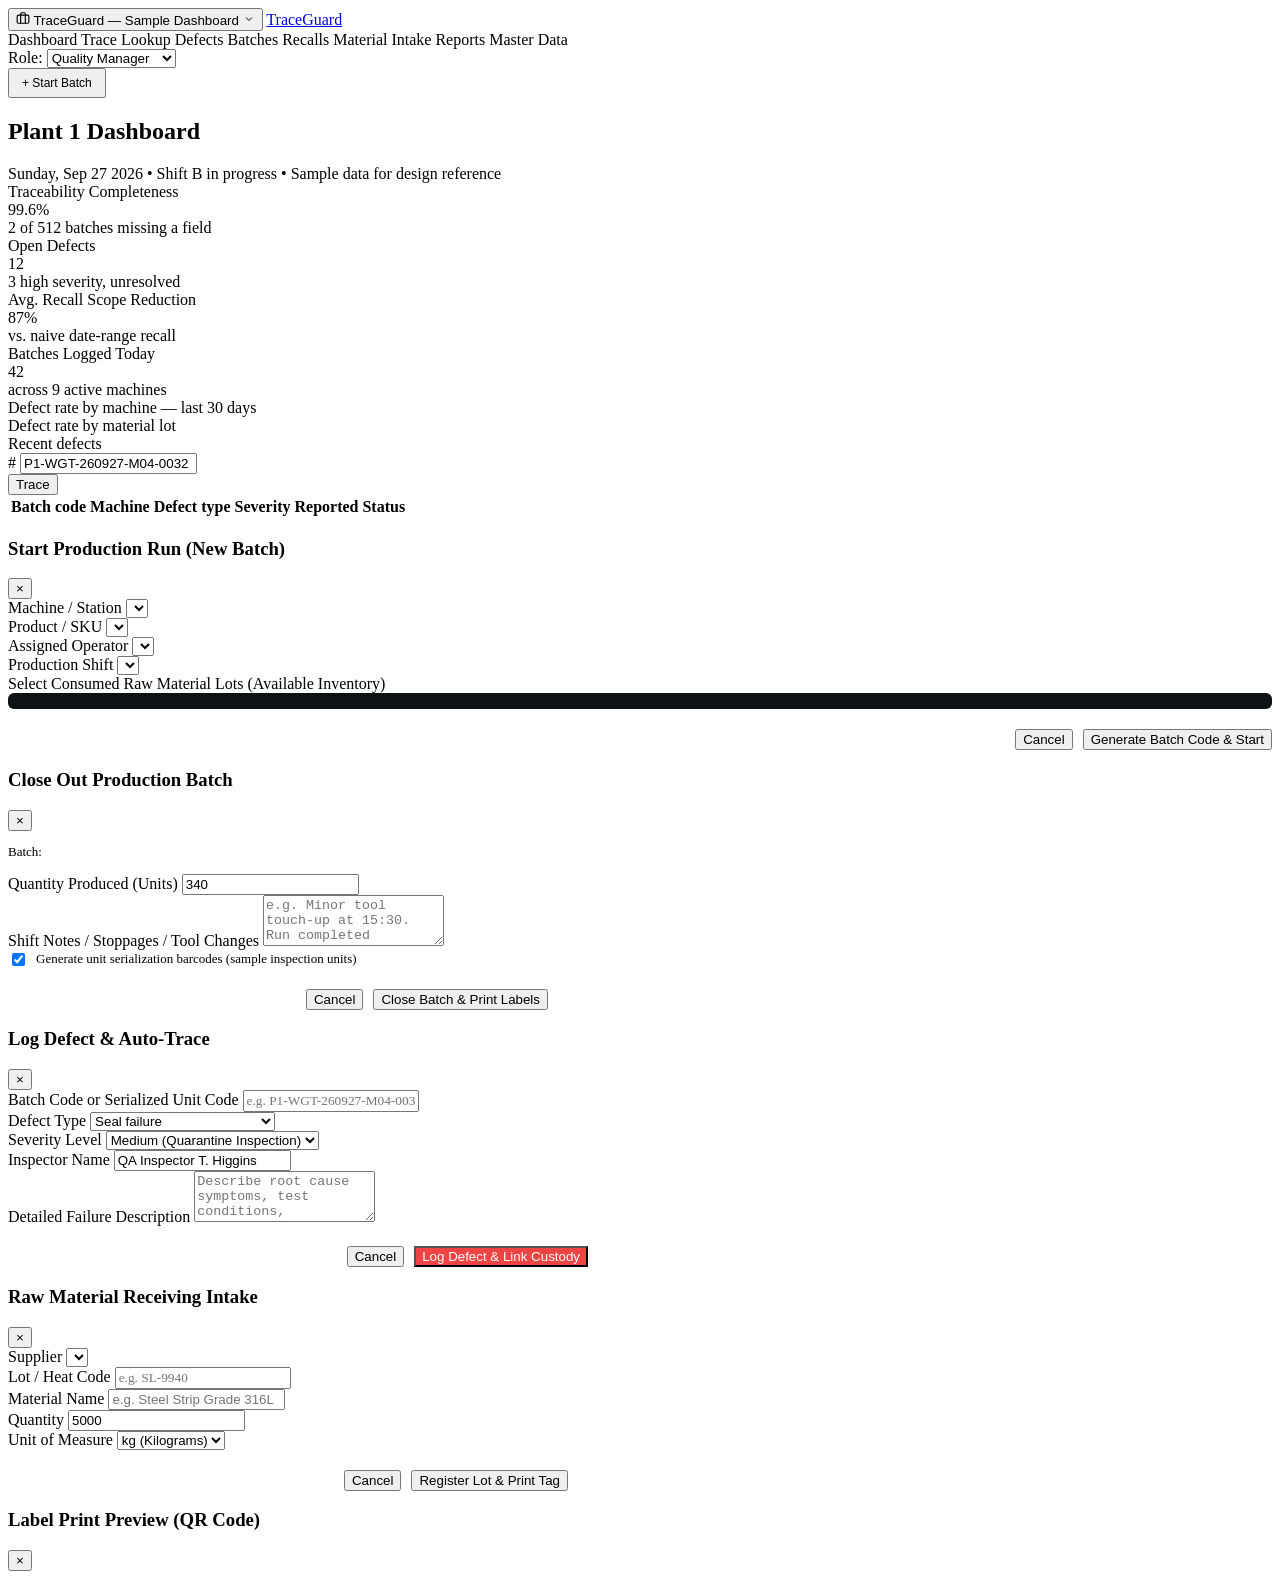
==== public/index.html @ 186b7ab9 "Serve static UI from public/ directory for native Vercel CDN support" ====
<!DOCTYPE html>
<html lang="en">
<head>
  <meta charset="UTF-8">
  <meta name="viewport" content="width=device-width, initial-scale=1.0">
  <title>TraceGuard — Manufacturing Traceability & Recall Containment System</title>
  
  <!-- Typography matching design spec: Fraunces serif, IBM Plex Sans, IBM Plex Mono -->
  <link rel="preconnect" href="https://fonts.googleapis.com">
  <link rel="preconnect" href="https://fonts.gstatic.com" crossorigin>
  <link href="https://fonts.googleapis.com/css2?family=Fraunces:opsz,wght@9..144,500;600;700&family=IBM+Plex+Mono:wght@400;500;600;700&family=IBM+Plex+Sans:wght@400;500;600;700&display=swap" rel="stylesheet">
  
  <link rel="stylesheet" href="/static/css/style.css">
</head>
<body>

  <!-- App Header Matching Pasted Image -->
  <header class="top-header">
    <div class="header-left">
      <button class="plant-select-btn" title="Switch Production Facility">
        <svg width="14" height="14" viewBox="0 0 24 24" fill="none" stroke="currentColor" stroke-width="2" stroke-linecap="round" stroke-linejoin="round">
          <rect x="2" y="7" width="20" height="14" rx="2" ry="2"></rect>
          <path d="M16 21V5a2 2 0 0 0-2-2h-4a2 2 0 0 0-2 2v16"></path>
        </svg>
        <span>TraceGuard &mdash; Sample Dashboard</span>
        <svg width="12" height="12" viewBox="0 0 24 24" fill="none" stroke="currentColor" stroke-width="2">
          <polyline points="6 9 12 15 18 9"></polyline>
        </svg>
      </button>

      <a href="#" class="brand" onclick="App.switchTab('dashboard')">
        <span class="brand-dot"></span>
        <span class="brand-name">TraceGuard</span>
      </a>
    </div>

    <nav class="nav-links">
      <a class="nav-link active" data-tab="dashboard">Dashboard</a>
      <a class="nav-link" data-tab="trace">Trace Lookup</a>
      <a class="nav-link" data-tab="defects">Defects</a>
      <a class="nav-link" data-tab="batches">Batches</a>
      <a class="nav-link" data-tab="recalls">Recalls</a>
      <a class="nav-link" data-tab="materials">Material Intake</a>
      <a class="nav-link" data-tab="reports">Reports</a>
      <a class="nav-link" data-tab="master-data">Master Data</a>
    </nav>

    <div class="header-right">
      <div class="role-badge">
        <span>Role:</span>
        <select id="role-selector" class="role-select">
          <option value="Manager">Quality Manager</option>
          <option value="QA">QA Inspector</option>
          <option value="Operator">Machine Operator</option>
          <option value="Receiving">Receiving Clerk</option>
          <option value="Admin">System Admin</option>
        </select>
      </div>
      <button class="btn-primary" style="font-size:12px;padding:6px 12px;" onclick="BatchesModule.openStartModal()">+ Start Batch</button>
    </div>
  </header>

  <!-- Main Work Area -->
  <main class="main-container">

    <!-- TAB 1: DASHBOARD (Matches Pasted image.png) -->
    <section id="tab-dashboard" class="tab-pane">
      <div class="page-header">
        <h1 class="page-title">Plant 1 Dashboard</h1>
        <div class="page-subtitle">
          <span>Sunday, Sep 27 2026</span>
          <span class="dot-separator">&bull;</span>
          <span>Shift B in progress</span>
          <span class="dot-separator">&bull;</span>
          <span>Sample data for design reference</span>
        </div>
      </div>

      <!-- 4 Top KPI Cards -->
      <div class="kpi-grid">
        <div class="kpi-card" onclick="App.switchTab('batches')" style="cursor:pointer;" title="Target: 100% complete chain of custody">
          <div class="kpi-label">Traceability Completeness</div>
          <div class="kpi-value teal" id="kpi-completeness">99.6%</div>
          <div class="kpi-subtext" id="kpi-completeness-sub">2 of 512 batches missing a field</div>
        </div>

        <div class="kpi-card" onclick="App.switchTab('defects')" style="cursor:pointer;" title="View all unresolved quality complaints">
          <div class="kpi-label">Open Defects</div>
          <div class="kpi-value amber" id="kpi-open-defects">12</div>
          <div class="kpi-subtext" id="kpi-open-defects-sub">3 high severity, unresolved</div>
        </div>

        <div class="kpi-card" onclick="App.switchTab('recalls')" style="cursor:pointer;" title="Good inventory saved vs blanket date-range recall">
          <div class="kpi-label">Avg. Recall Scope Reduction</div>
          <div class="kpi-value teal" id="kpi-recall-reduction">87%</div>
          <div class="kpi-subtext" id="kpi-recall-reduction-sub">vs. naive date-range recall</div>
        </div>

        <div class="kpi-card" onclick="App.switchTab('batches')" style="cursor:pointer;" title="Production runs started/closed today">
          <div class="kpi-label">Batches Logged Today</div>
          <div class="kpi-value white" id="kpi-batches-today">42</div>
          <div class="kpi-subtext" id="kpi-batches-today-sub">across 9 active machines</div>
        </div>
      </div>

      <!-- 2 Defect Trend Horizontal Bar Charts -->
      <div class="charts-grid">
        <div class="card">
          <div class="card-title">Defect rate by machine &mdash; last 30 days</div>
          <div class="bar-chart" id="chart-machine-defects">
            <!-- Rendered dynamically with M04 highlighted coral -->
          </div>
        </div>

        <div class="card">
          <div class="card-title">Defect rate by material lot</div>
          <div class="bar-chart" id="chart-lot-defects">
            <!-- Rendered dynamically with SL-2291 highlighted coral -->
          </div>
        </div>
      </div>

      <!-- Recent Defects Card with Quick Trace Box -->
      <div class="card">
        <div class="table-card-header">
          <div class="card-title" style="margin-bottom:0;">Recent defects</div>

          <form class="quick-trace-box" onsubmit="DashboardModule.handleQuickTrace(event)">
            <div class="input-with-icon">
              <span class="input-icon-prefix">#</span>
              <input type="text" id="quick-trace-input" class="input-dark" value="P1-WGT-260927-M04-0032" placeholder="Batch or unit serial..." />
            </div>
            <button type="submit" class="btn-primary">Trace</button>
          </form>
        </div>

        <div class="data-table-wrapper">
          <table class="data-table">
            <thead>
              <tr>
                <th>Batch code</th>
                <th>Machine</th>
                <th>Defect type</th>
                <th>Severity</th>
                <th>Reported</th>
                <th>Status</th>
              </tr>
            </thead>
            <tbody id="recent-defects-tbody">
              <!-- Rendered dynamically matching screenshot rows -->
            </tbody>
          </table>
        </div>
      </div>
    </section>

    <!-- TAB 2: TRACE LOOKUP (Chain of Custody) -->
    <section id="tab-trace" class="tab-pane" style="display:none;">
      <div class="page-header">
        <h1 class="page-title">Trace Lookup</h1>
        <div class="page-subtitle">Instant chain-of-custody resolution across machine, operator, shift, and supplier lots</div>
      </div>

      <div class="card" style="margin-bottom:20px;">
        <form style="display:flex;gap:12px;align-items:center;flex-wrap:wrap;" onsubmit="event.preventDefault(); TraceModule.lookup();">
          <div style="flex:1;min-width:280px;position:relative;">
            <input type="text" id="trace-search-input" class="form-input" style="font-family:var(--font-mono);font-size:15px;padding-left:36px;" placeholder="Scan barcode or enter batch/unit code (e.g. P1-WGT-260927-M04-0032)..." value="P1-WGT-260927-M04-0032" />
            <svg style="position:absolute;left:12px;top:11px;color:var(--text-muted);" width="16" height="16" viewBox="0 0 24 24" fill="none" stroke="currentColor" stroke-width="2">
              <circle cx="11" cy="11" r="8"></circle>
              <line x1="21" y1="21" x2="16.65" y2="16.65"></line>
            </svg>
          </div>
          <button type="submit" class="btn-primary">Resolve Trace</button>
        </form>

        <div style="margin-top:12px;display:flex;gap:8px;align-items:center;flex-wrap:wrap;">
          <span style="font-size:12px;color:var(--text-dim);">Quick test codes:</span>
          <button class="btn-secondary" style="font-size:11px;padding:3px 8px;font-family:var(--font-mono);" onclick="TraceModule.lookup('P1-WGT-260927-M04-0032')">P1-WGT-260927-M04-0032</button>
          <button class="btn-secondary" style="font-size:11px;padding:3px 8px;font-family:var(--font-mono);" onclick="TraceModule.lookup('P1-WGT-260926-M04-0028')">P1-WGT-260926-M04-0028</button>
          <button class="btn-secondary" style="font-size:11px;padding:3px 8px;font-family:var(--font-mono);" onclick="TraceModule.lookup('P1-BRK-260925-M02-0011')">P1-BRK-260925-M02-0011</button>
          <button class="btn-secondary" style="font-size:11px;padding:3px 8px;font-family:var(--font-mono);" onclick="TraceModule.lookup('P1-TRB-260920-M05-0008')">P1-TRB-260920-M05-0008 (Incomplete)</button>
        </div>
      </div>

      <div id="trace-result-container">
        <!-- Rendered dynamically -->
      </div>
    </section>

    <!-- TAB 3: DEFECTS -->
    <section id="tab-defects" class="tab-pane" style="display:none;">
      <div class="page-header" style="display:flex;justify-content:space-between;align-items:center;flex-wrap:wrap;gap:12px;">
        <div>
          <h1 class="page-title">Defect Management</h1>
          <div class="page-subtitle">Track quality events, trigger containment recalls, and identify recurring root causes</div>
        </div>
        <button class="btn-primary" onclick="App.openModal('report-defect-modal')">+ Log Defect</button>
      </div>

      <div class="card">
        <div class="data-table-wrapper">
          <table class="data-table">
            <thead>
              <tr>
                <th>Defect ID</th>
                <th>Batch Code</th>
                <th>Machine</th>
                <th>Defect Type / Notes</th>
                <th>Severity</th>
                <th>Reported At</th>
                <th>Containment Status</th>
              </tr>
            </thead>
            <tbody id="defects-table-tbody">
              <!-- Rendered dynamically -->
            </tbody>
          </table>
        </div>
      </div>
    </section>

    <!-- TAB 4: BATCHES -->
    <section id="tab-batches" class="tab-pane" style="display:none;">
      <div class="page-header" style="display:flex;justify-content:space-between;align-items:center;flex-wrap:wrap;gap:12px;">
        <div>
          <h1 class="page-title">Production Batches</h1>
          <div class="page-subtitle">Deterministic batch codes, lot-linking, and floor label generation</div>
        </div>
        <button class="btn-primary" onclick="BatchesModule.openStartModal()">+ Start Production Run</button>
      </div>

      <div class="card">
        <div class="data-table-wrapper">
          <table class="data-table">
            <thead>
              <tr>
                <th>Batch Code</th>
                <th>Product</th>
                <th>Machine</th>
                <th>Operator</th>
                <th>Quantity</th>
                <th>Status</th>
                <th>Actions</th>
              </tr>
            </thead>
            <tbody id="batches-table-tbody">
              <!-- Rendered dynamically -->
            </tbody>
          </table>
        </div>
      </div>
    </section>

    <!-- TAB 5: RECALL SCOPE CALCULATOR -->
    <section id="tab-recalls" class="tab-pane" style="display:none;">
      <div class="page-header">
        <h1 class="page-title">Recall Scope Calculator</h1>
        <div class="page-subtitle">Targeted containment calculator: shrink recall boundaries from months to precise affected lots</div>
      </div>

      <div class="card" style="margin-bottom:20px;">
        <div style="display:grid;grid-template-columns:repeat(auto-fit, minmax(260px, 1fr));gap:20px;align-items:center;">
          <div>
            <label class="form-label">Triggering Batch Code</label>
            <input type="text" id="recall-trigger-code" class="form-input" style="font-family:var(--font-mono);" value="P1-WGT-260927-M04-0032" />
          </div>

          <div>
            <label class="form-label">Shared Risk Attributes (Bounding Criteria)</label>
            <div style="display:flex;gap:16px;flex-wrap:wrap;font-size:13px;margin-top:8px;">
              <label style="display:flex;align-items:center;gap:6px;cursor:pointer;">
                <input type="checkbox" id="recall-match-machine" checked onchange="RecallsModule.calculate()" /> Same Machine
              </label>
              <label style="display:flex;align-items:center;gap:6px;cursor:pointer;">
                <input type="checkbox" id="recall-match-lots" checked onchange="RecallsModule.calculate()" /> Same Raw Material Lot(s)
              </label>
              <label style="display:flex;align-items:center;gap:6px;cursor:pointer;">
                <input type="checkbox" id="recall-match-time" onchange="RecallsModule.calculate()" /> Time Window (24h)
              </label>
            </div>
          </div>

          <div style="display:flex;align-items:flex-end;">
            <button class="btn-primary" onclick="RecallsModule.calculate()">Recalculate Boundary</button>
          </div>
        </div>
      </div>

      <div id="recall-results-area">
        <!-- Rendered dynamically -->
      </div>

      <div class="card" style="margin-top:24px;">
        <h3 class="card-title">Past Recall Events & Containment History</h3>
        <div id="recall-history-list"></div>
      </div>
    </section>

    <!-- TAB 6: MATERIAL INTAKE -->
    <section id="tab-materials" class="tab-pane" style="display:none;">
      <div class="page-header" style="display:flex;justify-content:space-between;align-items:center;flex-wrap:wrap;gap:12px;">
        <div>
          <h1 class="page-title">Raw Material Intake</h1>
          <div class="page-subtitle">Receiving dock intake, barcode/QR bin tagging, and supplier lot inventory</div>
        </div>
        <button class="btn-primary" onclick="MaterialsModule.openIntakeModal()">+ Log Incoming Material</button>
      </div>

      <div class="card">
        <div class="data-table-wrapper">
          <table class="data-table">
            <thead>
              <tr>
                <th>Lot Code</th>
                <th>Material Name</th>
                <th>Supplier</th>
                <th>Received Date</th>
                <th>Remaining Qty</th>
                <th>Depletion</th>
                <th>Action</th>
              </tr>
            </thead>
            <tbody id="materials-table-tbody">
              <!-- Rendered dynamically -->
            </tbody>
          </table>
        </div>
      </div>
    </section>

    <!-- TAB 7: REPORTS & AUDIT -->
    <section id="tab-reports" class="tab-pane" style="display:none;">
      <div class="page-header">
        <h1 class="page-title">Compliance Reports & Audit Trail</h1>
        <div class="page-subtitle">One-click ISO 9001 and FDA 21 CFR Part 820 audit export packages and immutable log</div>
      </div>

      <div class="card" style="margin-bottom:20px;">
        <h3 class="card-title">Batch Chain of Custody Exporter</h3>
        <div style="display:flex;gap:16px;align-items:center;flex-wrap:wrap;">
          <div style="flex:1;min-width:260px;">
            <label class="form-label">Select Batch to Export</label>
            <select id="report-batch-select" class="form-select"></select>
          </div>
          <div style="display:flex;gap:10px;margin-top:22px;">
            <button class="btn-primary" onclick="ReportsModule.exportSelectedBatch('pdf')">
              <svg width="14" height="14" viewBox="0 0 24 24" fill="none" stroke="currentColor" stroke-width="2"><path d="M21 15v4a2 2 0 0 1-2 2H5a2 2 0 0 1-2-2v-4"></path><polyline points="7 10 12 15 17 10"></polyline><line x1="12" y1="15" x2="12" y2="3"></line></svg>
              Export PDF (Auditor Grade)
            </button>
            <button class="btn-secondary" onclick="ReportsModule.exportSelectedBatch('csv')">Export CSV</button>
          </div>
        </div>
      </div>

      <div class="card">
        <h3 class="card-title">Immutable Audit Log (Append-Only)</h3>
        <div class="data-table-wrapper">
          <table class="data-table">
            <thead>
              <tr>
                <th>Timestamp (UTC)</th>
                <th>Actor</th>
                <th>Action</th>
                <th>Entity Target</th>
                <th>Differential Details</th>
              </tr>
            </thead>
            <tbody id="audit-table-tbody">
              <!-- Rendered dynamically -->
            </tbody>
          </table>
        </div>
      </div>
    </section>

    <!-- TAB 8: MASTER DATA -->
    <section id="tab-master-data" class="tab-pane" style="display:none;">
      <div class="page-header">
        <h1 class="page-title">Master Data Management</h1>
        <div class="page-subtitle">Configure plant equipment, qualified operators, shifts, products, and suppliers</div>
      </div>

      <div style="display:flex;gap:8px;margin-bottom:18px;border-bottom:1px solid var(--border-subtle);padding-bottom:10px;">
        <button class="btn-secondary master-tab-btn active" data-subtab="machines" onclick="MasterDataModule.switchSubTab('machines')">Machines</button>
        <button class="btn-secondary master-tab-btn" data-subtab="operators" onclick="MasterDataModule.switchSubTab('operators')">Operators</button>
        <button class="btn-secondary master-tab-btn" data-subtab="shifts" onclick="MasterDataModule.switchSubTab('shifts')">Shifts</button>
        <button class="btn-secondary master-tab-btn" data-subtab="products" onclick="MasterDataModule.switchSubTab('products')">Products</button>
        <button class="btn-secondary master-tab-btn" data-subtab="suppliers" onclick="MasterDataModule.switchSubTab('suppliers')">Suppliers</button>
      </div>

      <div class="card" id="master-data-content">
        <!-- Rendered dynamically -->
      </div>
    </section>

  </main>

  <!-- MODAL 1: START BATCH -->
  <div id="start-batch-modal" class="modal-overlay">
    <div class="modal-card">
      <div class="modal-header">
        <h3 class="modal-title">Start Production Run (New Batch)</h3>
        <button class="modal-close-btn" onclick="App.closeModal('start-batch-modal')">&times;</button>
      </div>
      <form onsubmit="BatchesModule.handleStartSubmit(event)">
        <div class="form-row">
          <div class="form-group">
            <label class="form-label">Machine / Station</label>
            <select id="start-batch-machine" class="form-select" required></select>
          </div>
          <div class="form-group">
            <label class="form-label">Product / SKU</label>
            <select id="start-batch-product" class="form-select" required></select>
          </div>
        </div>

        <div class="form-row">
          <div class="form-group">
            <label class="form-label">Assigned Operator</label>
            <select id="start-batch-operator" class="form-select" required></select>
          </div>
          <div class="form-group">
            <label class="form-label">Production Shift</label>
            <select id="start-batch-shift" class="form-select" required></select>
          </div>
        </div>

        <div class="form-group">
          <label class="form-label">Select Consumed Raw Material Lots (Available Inventory)</label>
          <div id="start-batch-lots-container" style="display:flex;flex-direction:column;gap:6px;max-height:160px;overflow-y:auto;background:#0d1214;padding:8px;border-radius:6px;border:1px solid var(--border-subtle);"></div>
        </div>

        <div style="margin-top:20px;display:flex;justify-content:flex-end;gap:10px;">
          <button type="button" class="btn-secondary" onclick="App.closeModal('start-batch-modal')">Cancel</button>
          <button type="submit" class="btn-primary">Generate Batch Code & Start</button>
        </div>
      </form>
    </div>
  </div>

  <!-- MODAL 2: CLOSE BATCH -->
  <div id="close-batch-modal" class="modal-overlay">
    <div class="modal-card" style="max-width:540px;">
      <div class="modal-header">
        <h3 class="modal-title">Close Out Production Batch</h3>
        <button class="modal-close-btn" onclick="App.closeModal('close-batch-modal')">&times;</button>
      </div>
      <form onsubmit="BatchesModule.handleCloseSubmit(event)">
        <input type="hidden" id="close-batch-id" />
        <p style="margin-bottom:14px;color:var(--text-muted);font-size:13px;">
          Batch: <span id="close-batch-code-display" class="code-mono" style="font-weight:700;color:#fff;"></span>
        </p>

        <div class="form-group">
          <label class="form-label">Quantity Produced (Units)</label>
          <input type="number" id="close-batch-qty" class="form-input" min="1" step="1" value="340" required />
        </div>

        <div class="form-group">
          <label class="form-label">Shift Notes / Stoppages / Tool Changes</label>
          <textarea id="close-batch-notes" class="form-textarea" rows="3" placeholder="e.g. Minor tool touch-up at 15:30. Run completed nominal."></textarea>
        </div>

        <div class="form-group">
          <label style="display:flex;align-items:center;gap:8px;font-size:13px;cursor:pointer;">
            <input type="checkbox" id="close-batch-serialize" checked />
            <span>Generate unit serialization barcodes (sample inspection units)</span>
          </label>
        </div>

        <div style="margin-top:20px;display:flex;justify-content:flex-end;gap:10px;">
          <button type="button" class="btn-secondary" onclick="App.closeModal('close-batch-modal')">Cancel</button>
          <button type="submit" class="btn-primary">Close Batch & Print Labels</button>
        </div>
      </form>
    </div>
  </div>

  <!-- MODAL 3: REPORT DEFECT -->
  <div id="report-defect-modal" class="modal-overlay">
    <div class="modal-card" style="max-width:580px;">
      <div class="modal-header">
        <h3 class="modal-title">Log Defect & Auto-Trace</h3>
        <button class="modal-close-btn" onclick="App.closeModal('report-defect-modal')">&times;</button>
      </div>
      <form onsubmit="DefectsModule.handleFormSubmit(event)">
        <div class="form-group">
          <label class="form-label">Batch Code or Serialized Unit Code</label>
          <input type="text" id="defect-form-ref" class="form-input" style="font-family:var(--font-mono);" placeholder="e.g. P1-WGT-260927-M04-0032" required />
        </div>

        <div class="form-row">
          <div class="form-group">
            <label class="form-label">Defect Type</label>
            <select id="defect-form-type" class="form-select">
              <option value="Seal failure">Seal failure</option>
              <option value="Dimensional">Dimensional deviation</option>
              <option value="Coating defect">Coating defect</option>
              <option value="Micro-fracture">Micro-fracture / Crack</option>
              <option value="Material inclusion">Material inclusion / Porosity</option>
              <option value="Torque failure">Torque / Fastener failure</option>
            </select>
          </div>
          <div class="form-group">
            <label class="form-label">Severity Level</label>
            <select id="defect-form-severity" class="form-select">
              <option value="High">High (Immediate Containment)</option>
              <option value="Medium" selected>Medium (Quarantine Inspection)</option>
              <option value="Low">Low (Informational)</option>
            </select>
          </div>
        </div>

        <div class="form-group">
          <label class="form-label">Inspector Name</label>
          <input type="text" id="defect-form-reporter" class="form-input" value="QA Inspector T. Higgins" />
        </div>

        <div class="form-group">
          <label class="form-label">Detailed Failure Description</label>
          <textarea id="defect-form-desc" class="form-textarea" rows="3" placeholder="Describe root cause symptoms, test conditions, pressure/leak psi, or visual observations..."></textarea>
        </div>

        <div style="margin-top:20px;display:flex;justify-content:flex-end;gap:10px;">
          <button type="button" class="btn-secondary" onclick="App.closeModal('report-defect-modal')">Cancel</button>
          <button type="submit" class="btn-primary" style="background:#ef4444;color:#fff;">Log Defect & Link Custody</button>
        </div>
      </form>
    </div>
  </div>

  <!-- MODAL 4: MATERIAL INTAKE -->
  <div id="material-intake-modal" class="modal-overlay">
    <div class="modal-card" style="max-width:560px;">
      <div class="modal-header">
        <h3 class="modal-title">Raw Material Receiving Intake</h3>
        <button class="modal-close-btn" onclick="App.closeModal('material-intake-modal')">&times;</button>
      </div>
      <form onsubmit="MaterialsModule.handleIntakeSubmit(event)">
        <div class="form-group">
          <label class="form-label">Supplier</label>
          <select id="lot-intake-supplier" class="form-select" required></select>
        </div>

        <div class="form-row">
          <div class="form-group">
            <label class="form-label">Lot / Heat Code</label>
            <input type="text" id="lot-intake-code" class="form-input" style="font-family:var(--font-mono);" placeholder="e.g. SL-9940" required />
          </div>
          <div class="form-group">
            <label class="form-label">Material Name</label>
            <input type="text" id="lot-intake-name" class="form-input" placeholder="e.g. Steel Strip Grade 316L" required />
          </div>
        </div>

        <div class="form-row">
          <div class="form-group">
            <label class="form-label">Quantity</label>
            <input type="number" id="lot-intake-qty" class="form-input" value="5000" min="1" step="any" required />
          </div>
          <div class="form-group">
            <label class="form-label">Unit of Measure</label>
            <select id="lot-intake-unit" class="form-select">
              <option value="kg">kg (Kilograms)</option>
              <option value="liters">liters</option>
              <option value="pcs">pcs (Pieces)</option>
              <option value="meters">meters</option>
            </select>
          </div>
        </div>

        <div style="margin-top:20px;display:flex;justify-content:flex-end;gap:10px;">
          <button type="button" class="btn-secondary" onclick="App.closeModal('material-intake-modal')">Cancel</button>
          <button type="submit" class="btn-primary">Register Lot & Print Tag</button>
        </div>
      </form>
    </div>
  </div>

  <!-- MODAL 5: PRINTABLE LABEL PREVIEW (QR) -->
  <div id="label-modal" class="modal-overlay">
    <div class="modal-card" style="max-width:540px;">
      <div class="modal-header">
        <h3 class="modal-title">Label Print Preview (QR Code)</h3>
        <button class="modal-close-btn" onclick="App.closeModal('label-modal')">&times;</button>
      </div>
      <div id="label-modal-content"></div>
    </div>
  </div>

  <!-- Application Javascript Modules -->
  <script src="/static/js/dashboard.js"></script>
  <script src="/static/js/trace.js"></script>
  <script src="/static/js/defects.js"></script>
  <script src="/static/js/batches.js"></script>
  <script src="/static/js/recalls.js"></script>
  <script src="/static/js/materials.js"></script>
  <script src="/static/js/reports.js"></script>
  <script src="/static/js/master_data.js"></script>
  <script src="/static/js/app.js"></script>
</body>
</html>
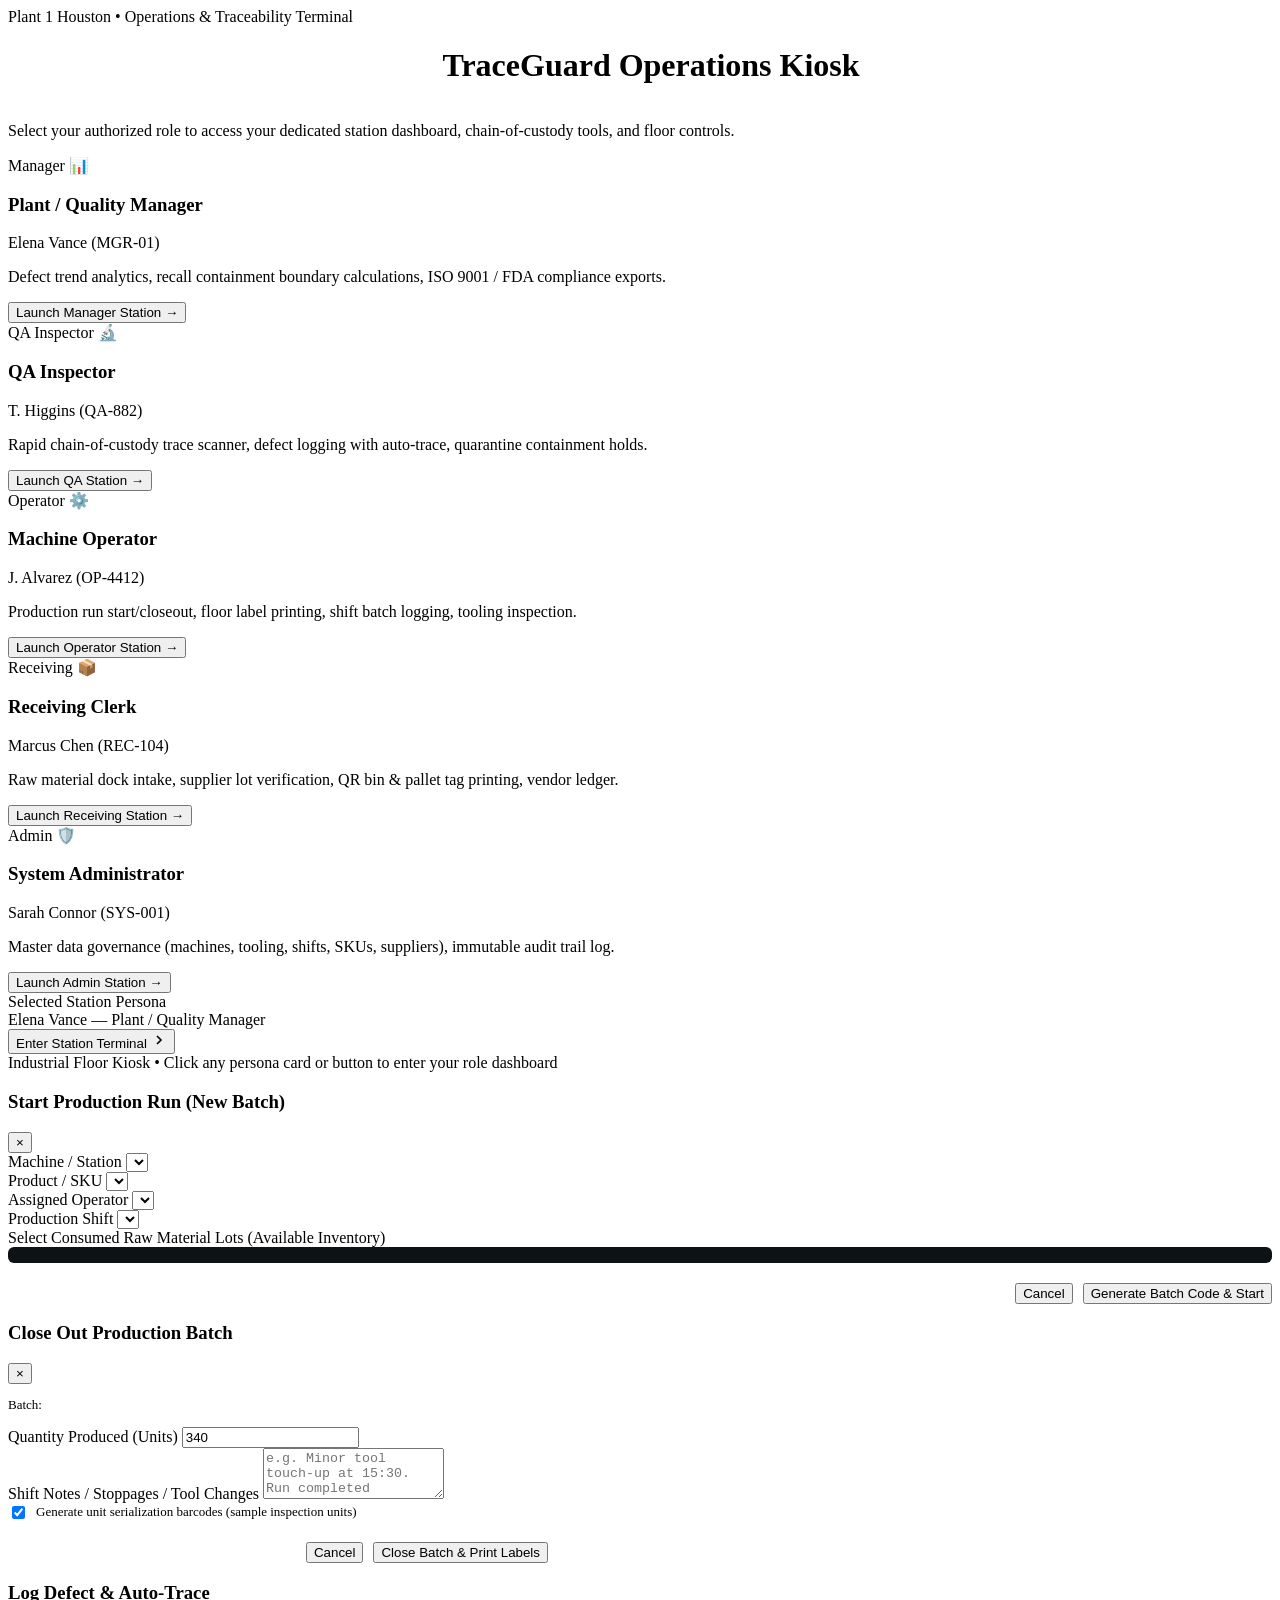
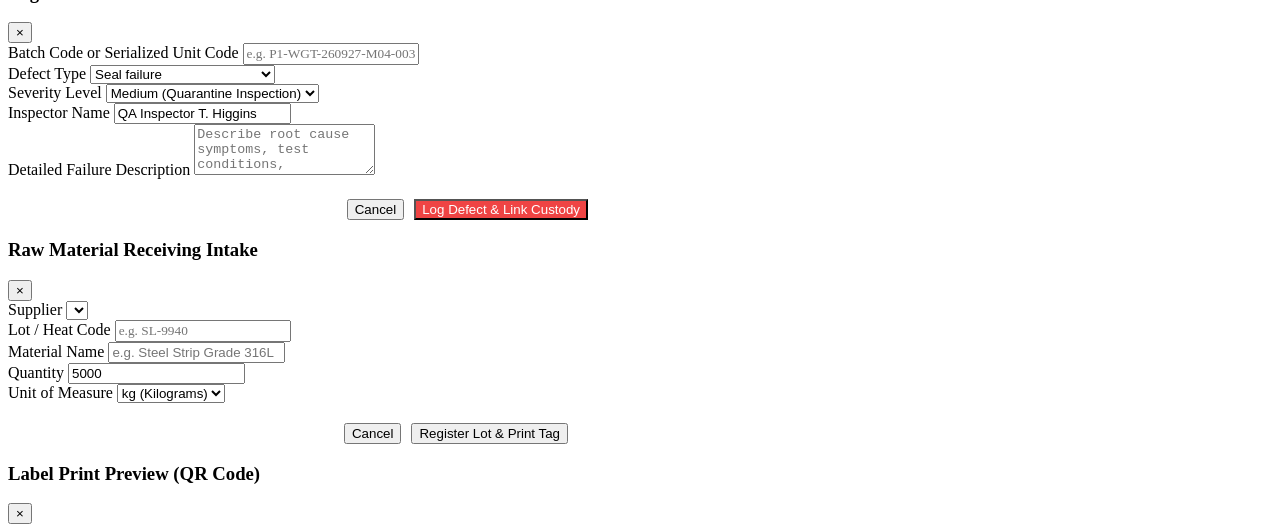
==== commit afa73246: "Add role-based authentication login screen and 5 dedicated role station dashboards" ====
--- a/public/index.html
+++ b/public/index.html
@@ -14,145 +14,658 @@
 </head>
 <body>
 
-  <!-- App Header Matching Pasted Image -->
-  <header class="top-header">
-    <div class="header-left">
-      <button class="plant-select-btn" title="Switch Production Facility">
-        <svg width="14" height="14" viewBox="0 0 24 24" fill="none" stroke="currentColor" stroke-width="2" stroke-linecap="round" stroke-linejoin="round">
-          <rect x="2" y="7" width="20" height="14" rx="2" ry="2"></rect>
-          <path d="M16 21V5a2 2 0 0 0-2-2h-4a2 2 0 0 0-2 2v16"></path>
-        </svg>
-        <span>TraceGuard &mdash; Sample Dashboard</span>
-        <svg width="12" height="12" viewBox="0 0 24 24" fill="none" stroke="currentColor" stroke-width="2">
-          <polyline points="6 9 12 15 18 9"></polyline>
-        </svg>
+  <!-- FULL PAGE INDUSTRIAL LOGIN & ROLE SELECTOR -->
+  <div id="login-screen" class="login-wrapper">
+    <div class="login-header">
+      <div class="login-terminal-badge">
+        <span class="login-pulse-dot"></span>
+        <span>Plant 1 Houston &bull; Operations &amp; Traceability Terminal</span>
+      </div>
+      <div style="display:flex;align-items:center;justify-content:center;gap:10px;margin-bottom:8px;">
+        <span class="brand-dot" style="width:12px;height:12px;"></span>
+        <h1 class="login-title">TraceGuard Operations Kiosk</h1>
+      </div>
+      <p class="login-subtitle">
+        Select your authorized role to access your dedicated station dashboard, chain-of-custody tools, and floor controls.
+      </p>
+    </div>
+
+    <!-- 5 Role Selector Tiles -->
+    <div class="role-cards-grid">
+      <!-- Role 1: Manager -->
+      <div class="role-card selected" id="role-card-Manager" onclick="App.selectRoleCard('Manager')">
+        <div>
+          <div class="role-card-top">
+            <span class="role-tag manager">Manager</span>
+            <span class="role-card-icon">📊</span>
+          </div>
+          <h3 class="role-card-title">Plant / Quality Manager</h3>
+          <div class="role-card-persona">Elena Vance (MGR-01)</div>
+          <p class="role-card-desc">Defect trend analytics, recall containment boundary calculations, ISO 9001 / FDA compliance exports.</p>
+        </div>
+        <button type="button" class="role-card-btn" onclick="event.stopPropagation(); App.login('Manager');">
+          Launch Manager Station &rarr;
+        </button>
+      </div>
+
+      <!-- Role 2: QA Inspector -->
+      <div class="role-card" id="role-card-QA" onclick="App.selectRoleCard('QA')">
+        <div>
+          <div class="role-card-top">
+            <span class="role-tag qa">QA Inspector</span>
+            <span class="role-card-icon">🔬</span>
+          </div>
+          <h3 class="role-card-title">QA Inspector</h3>
+          <div class="role-card-persona">T. Higgins (QA-882)</div>
+          <p class="role-card-desc">Rapid chain-of-custody trace scanner, defect logging with auto-trace, quarantine containment holds.</p>
+        </div>
+        <button type="button" class="role-card-btn" onclick="event.stopPropagation(); App.login('QA');">
+          Launch QA Station &rarr;
+        </button>
+      </div>
+
+      <!-- Role 3: Machine Operator -->
+      <div class="role-card" id="role-card-Operator" onclick="App.selectRoleCard('Operator')">
+        <div>
+          <div class="role-card-top">
+            <span class="role-tag operator">Operator</span>
+            <span class="role-card-icon">⚙️</span>
+          </div>
+          <h3 class="role-card-title">Machine Operator</h3>
+          <div class="role-card-persona">J. Alvarez (OP-4412)</div>
+          <p class="role-card-desc">Production run start/closeout, floor label printing, shift batch logging, tooling inspection.</p>
+        </div>
+        <button type="button" class="role-card-btn" onclick="event.stopPropagation(); App.login('Operator');">
+          Launch Operator Station &rarr;
+        </button>
+      </div>
+
+      <!-- Role 4: Receiving Clerk -->
+      <div class="role-card" id="role-card-Receiving" onclick="App.selectRoleCard('Receiving')">
+        <div>
+          <div class="role-card-top">
+            <span class="role-tag receiving">Receiving</span>
+            <span class="role-card-icon">📦</span>
+          </div>
+          <h3 class="role-card-title">Receiving Clerk</h3>
+          <div class="role-card-persona">Marcus Chen (REC-104)</div>
+          <p class="role-card-desc">Raw material dock intake, supplier lot verification, QR bin &amp; pallet tag printing, vendor ledger.</p>
+        </div>
+        <button type="button" class="role-card-btn" onclick="event.stopPropagation(); App.login('Receiving');">
+          Launch Receiving Station &rarr;
+        </button>
+      </div>
+
+      <!-- Role 5: System Admin -->
+      <div class="role-card" id="role-card-Admin" onclick="App.selectRoleCard('Admin')">
+        <div>
+          <div class="role-card-top">
+            <span class="role-tag admin">Admin</span>
+            <span class="role-card-icon">🛡️</span>
+          </div>
+          <h3 class="role-card-title">System Administrator</h3>
+          <div class="role-card-persona">Sarah Connor (SYS-001)</div>
+          <p class="role-card-desc">Master data governance (machines, tooling, shifts, SKUs, suppliers), immutable audit trail log.</p>
+        </div>
+        <button type="button" class="role-card-btn" onclick="event.stopPropagation(); App.login('Admin');">
+          Launch Admin Station &rarr;
+        </button>
+      </div>
+    </div>
+
+    <!-- Active Selected Persona Authenticator Bar -->
+    <div class="login-auth-box">
+      <div class="login-auth-info">
+        <span class="login-auth-label">Selected Station Persona</span>
+        <div class="login-auth-target">
+          <span id="selected-role-name">Elena Vance</span> &mdash; <span id="selected-role-title" style="color:var(--text-main);">Plant / Quality Manager</span>
+        </div>
+      </div>
+
+      <button type="button" class="login-btn-launch" onclick="App.loginSelectedRole()">
+        <span>Enter Station Terminal</span>
+        <svg width="16" height="16" viewBox="0 0 24 24" fill="none" stroke="currentColor" stroke-width="2.5"><polyline points="9 18 15 12 9 6"></polyline></svg>
       </button>
-
-      <a href="#" class="brand" onclick="App.switchTab('dashboard')">
-        <span class="brand-dot"></span>
-        <span class="brand-name">TraceGuard</span>
-      </a>
     </div>
 
-    <nav class="nav-links">
-      <a class="nav-link active" data-tab="dashboard">Dashboard</a>
-      <a class="nav-link" data-tab="trace">Trace Lookup</a>
-      <a class="nav-link" data-tab="defects">Defects</a>
-      <a class="nav-link" data-tab="batches">Batches</a>
-      <a class="nav-link" data-tab="recalls">Recalls</a>
-      <a class="nav-link" data-tab="materials">Material Intake</a>
-      <a class="nav-link" data-tab="reports">Reports</a>
-      <a class="nav-link" data-tab="master-data">Master Data</a>
-    </nav>
-
-    <div class="header-right">
-      <div class="role-badge">
-        <span>Role:</span>
-        <select id="role-selector" class="role-select">
-          <option value="Manager">Quality Manager</option>
-          <option value="QA">QA Inspector</option>
-          <option value="Operator">Machine Operator</option>
-          <option value="Receiving">Receiving Clerk</option>
-          <option value="Admin">System Admin</option>
-        </select>
-      </div>
-      <button class="btn-primary" style="font-size:12px;padding:6px 12px;" onclick="BatchesModule.openStartModal()">+ Start Batch</button>
+    <div class="login-footer-hint">
+      Industrial Floor Kiosk &bull; Click any persona card or button to enter your role dashboard
     </div>
-  </header>
-
-  <!-- Main Work Area -->
-  <main class="main-container">
-
-    <!-- TAB 1: DASHBOARD (Matches Pasted image.png) -->
-    <section id="tab-dashboard" class="tab-pane">
-      <div class="page-header">
-        <h1 class="page-title">Plant 1 Dashboard</h1>
-        <div class="page-subtitle">
-          <span>Sunday, Sep 27 2026</span>
-          <span class="dot-separator">&bull;</span>
-          <span>Shift B in progress</span>
-          <span class="dot-separator">&bull;</span>
-          <span>Sample data for design reference</span>
-        </div>
-      </div>
-
-      <!-- 4 Top KPI Cards -->
-      <div class="kpi-grid">
-        <div class="kpi-card" onclick="App.switchTab('batches')" style="cursor:pointer;" title="Target: 100% complete chain of custody">
-          <div class="kpi-label">Traceability Completeness</div>
-          <div class="kpi-value teal" id="kpi-completeness">99.6%</div>
-          <div class="kpi-subtext" id="kpi-completeness-sub">2 of 512 batches missing a field</div>
-        </div>
-
-        <div class="kpi-card" onclick="App.switchTab('defects')" style="cursor:pointer;" title="View all unresolved quality complaints">
-          <div class="kpi-label">Open Defects</div>
-          <div class="kpi-value amber" id="kpi-open-defects">12</div>
-          <div class="kpi-subtext" id="kpi-open-defects-sub">3 high severity, unresolved</div>
-        </div>
-
-        <div class="kpi-card" onclick="App.switchTab('recalls')" style="cursor:pointer;" title="Good inventory saved vs blanket date-range recall">
-          <div class="kpi-label">Avg. Recall Scope Reduction</div>
-          <div class="kpi-value teal" id="kpi-recall-reduction">87%</div>
-          <div class="kpi-subtext" id="kpi-recall-reduction-sub">vs. naive date-range recall</div>
-        </div>
-
-        <div class="kpi-card" onclick="App.switchTab('batches')" style="cursor:pointer;" title="Production runs started/closed today">
-          <div class="kpi-label">Batches Logged Today</div>
-          <div class="kpi-value white" id="kpi-batches-today">42</div>
-          <div class="kpi-subtext" id="kpi-batches-today-sub">across 9 active machines</div>
-        </div>
-      </div>
-
-      <!-- 2 Defect Trend Horizontal Bar Charts -->
-      <div class="charts-grid">
+  </div>
+
+  <!-- AUTHENTICATED APPLICATION INTERFACE -->
+  <div id="authenticated-app" style="display:none;min-height:100vh;flex-direction:column;">
+    <header class="top-header">
+      <div class="header-left">
+        <button class="plant-select-btn" title="Switch Production Facility">
+          <svg width="14" height="14" viewBox="0 0 24 24" fill="none" stroke="currentColor" stroke-width="2" stroke-linecap="round" stroke-linejoin="round">
+            <rect x="2" y="7" width="20" height="14" rx="2" ry="2"></rect>
+            <path d="M16 21V5a2 2 0 0 0-2-2h-4a2 2 0 0 0-2 2v16"></path>
+          </svg>
+          <span id="header-plant-title">Plant 1 Houston &bull; Operational</span>
+        </button>
+
+        <a href="#" class="brand" onclick="event.preventDefault(); App.switchTab(App.getRoleDashboardTab());">
+          <span class="brand-dot"></span>
+          <span class="brand-name">TraceGuard</span>
+        </a>
+      </div>
+
+      <nav class="nav-links" id="main-nav-links">
+        <!-- Rendered dynamically based on active role -->
+      </nav>
+
+      <div class="header-right">
+        <!-- Active User Profile Chip -->
+        <div class="user-chip" id="header-user-chip">
+          <div class="user-chip-avatar" id="header-user-avatar">EV</div>
+          <div class="user-chip-details">
+            <span class="user-chip-name" id="header-user-name">Elena Vance</span>
+            <span class="user-chip-role" id="header-user-role">Manager</span>
+          </div>
+        </div>
+
+        <!-- Switch Role / Sign Out Button -->
+        <button class="btn-signout" onclick="App.logout()" title="Sign out and return to role selection">
+          <svg width="13" height="13" viewBox="0 0 24 24" fill="none" stroke="currentColor" stroke-width="2"><path d="M9 21H5a2 2 0 0 1-2-2V5a2 2 0 0 1 2-2h4"></path><polyline points="16 17 21 12 16 7"></polyline><line x1="21" y1="12" x2="9" y2="12"></line></svg>
+          <span>Sign Out</span>
+        </button>
+
+        <!-- Role Action Button -->
+        <button id="header-role-action-btn" class="btn-primary" style="font-size:12px;padding:6px 12px;"></button>
+      </div>
+    </header>
+
+    <!-- Main Work Area -->
+    <main class="main-container">
+
+      <!-- ========================================== -->
+      <!-- ROLE DASHBOARD 1: QUALITY / PLANT MANAGER -->
+      <!-- ========================================== -->
+      <section id="tab-dashboard-manager" class="tab-pane" style="display:none;">
+        <div class="page-header" style="display:flex;justify-content:space-between;align-items:center;flex-wrap:wrap;gap:12px;">
+          <div>
+            <h1 class="page-title">Quality &amp; Plant Management Center</h1>
+            <div class="page-subtitle">
+              <span class="role-tag manager">Manager Console</span>
+              <span class="dot-separator">&bull;</span>
+              <span>Elena Vance (MGR-01)</span>
+              <span class="dot-separator">&bull;</span>
+              <span>Plant 1 Houston</span>
+              <span class="dot-separator">&bull;</span>
+              <span>Shift B Active</span>
+            </div>
+          </div>
+          <div class="quick-actions-bar" style="margin-bottom:0;">
+            <button class="btn-primary" onclick="App.switchTab('recalls')">
+              <svg width="14" height="14" viewBox="0 0 24 24" fill="none" stroke="currentColor" stroke-width="2"><circle cx="12" cy="12" r="10"></circle><line x1="12" y1="8" x2="12" y2="12"></line><line x1="12" y1="16" x2="12.01" y2="16"></line></svg>
+              Recall Calculator
+            </button>
+            <button class="btn-secondary" onclick="App.switchTab('reports')">
+              <svg width="14" height="14" viewBox="0 0 24 24" fill="none" stroke="currentColor" stroke-width="2"><path d="M14 2H6a2 2 0 0 0-2 2v16a2 2 0 0 0 2 2h12a2 2 0 0 0 2-2V8z"></path><polyline points="14 2 14 8 20 8"></polyline><line x1="16" y1="13" x2="8" y2="13"></line><line x1="16" y1="17" x2="8" y2="17"></line><polyline points="10 9 9 9 8 9"></polyline></svg>
+              Export Compliance Audit
+            </button>
+          </div>
+        </div>
+
+        <!-- 4 Top KPI Cards for Manager -->
+        <div class="kpi-grid">
+          <div class="kpi-card" onclick="App.switchTab('batches')" style="cursor:pointer;" title="Target: 100% complete chain of custody">
+            <div class="kpi-label">Traceability Completeness</div>
+            <div class="kpi-value teal" id="mgr-kpi-completeness">99.6%</div>
+            <div class="kpi-subtext" id="mgr-kpi-completeness-sub">2 of 512 batches missing a field</div>
+          </div>
+
+          <div class="kpi-card" onclick="App.switchTab('defects')" style="cursor:pointer;" title="View all unresolved quality complaints">
+            <div class="kpi-label">Open Quality Defects</div>
+            <div class="kpi-value amber" id="mgr-kpi-defects">12</div>
+            <div class="kpi-subtext" id="mgr-kpi-defects-sub">3 high severity, unresolved</div>
+          </div>
+
+          <div class="kpi-card" onclick="App.switchTab('recalls')" style="cursor:pointer;" title="Inventory protected vs blanket date-range recall">
+            <div class="kpi-label">Avg. Recall Scope Reduction</div>
+            <div class="kpi-value teal" id="mgr-kpi-recall-reduction">87%</div>
+            <div class="kpi-subtext">Targeted containment vs blanket recall</div>
+          </div>
+
+          <div class="kpi-card" onclick="App.switchTab('reports')" style="cursor:pointer;" title="Regulatory readiness (ISO 9001:2015 / FDA 21 CFR Part 820)">
+            <div class="kpi-label">Audit Compliance Status</div>
+            <div class="kpi-value white" style="color:#34d399;">100%</div>
+            <div class="kpi-subtext">ISO 9001 / FDA 21 CFR 820 Validated</div>
+          </div>
+        </div>
+
+        <!-- 2 Defect Trend Horizontal Bar Charts -->
+        <div class="charts-grid">
+          <div class="card">
+            <div class="card-title">Defect rate by machine &mdash; last 30 days</div>
+            <div class="bar-chart" id="mgr-chart-machine-defects"></div>
+          </div>
+
+          <div class="card">
+            <div class="card-title">Defect rate by material lot</div>
+            <div class="bar-chart" id="mgr-chart-lot-defects"></div>
+          </div>
+        </div>
+
+        <!-- High Severity Unresolved Defects Table -->
         <div class="card">
-          <div class="card-title">Defect rate by machine &mdash; last 30 days</div>
-          <div class="bar-chart" id="chart-machine-defects">
-            <!-- Rendered dynamically with M04 highlighted coral -->
-          </div>
-        </div>
-
+          <div class="table-card-header">
+            <div class="card-title" style="margin-bottom:0;">High-Priority Defects &amp; Containment Watchlist</div>
+            <button class="btn-secondary" style="font-size:12px;padding:4px 10px;" onclick="App.switchTab('defects')">View All Defects &rarr;</button>
+          </div>
+          <div class="data-table-wrapper">
+            <table class="data-table">
+              <thead>
+                <tr>
+                  <th>Batch code</th>
+                  <th>Machine</th>
+                  <th>Defect type</th>
+                  <th>Severity</th>
+                  <th>Reported</th>
+                  <th>Status</th>
+                  <th>Action</th>
+                </tr>
+              </thead>
+              <tbody id="mgr-recent-defects-tbody"></tbody>
+            </table>
+          </div>
+        </div>
+      </section>
+
+      <!-- ========================================== -->
+      <!-- ROLE DASHBOARD 2: QA INSPECTOR             -->
+      <!-- ========================================== -->
+      <section id="tab-dashboard-qa" class="tab-pane" style="display:none;">
+        <div class="page-header" style="display:flex;justify-content:space-between;align-items:center;flex-wrap:wrap;gap:12px;">
+          <div>
+            <h1 class="page-title">QA Inspection &amp; Rapid Trace Station</h1>
+            <div class="page-subtitle">
+              <span class="role-tag qa">QA Station</span>
+              <span class="dot-separator">&bull;</span>
+              <span>T. Higgins (QA-882)</span>
+              <span class="dot-separator">&bull;</span>
+              <span>Inspection Bench 1</span>
+              <span class="dot-separator">&bull;</span>
+              <span>Shift B</span>
+            </div>
+          </div>
+          <div class="quick-actions-bar" style="margin-bottom:0;">
+            <button class="btn-primary" style="background:#ef4444;" onclick="App.openModal('report-defect-modal')">
+              <svg width="14" height="14" viewBox="0 0 24 24" fill="none" stroke="currentColor" stroke-width="2"><circle cx="12" cy="12" r="10"></circle><line x1="12" y1="8" x2="12" y2="12"></line><line x1="12" y1="16" x2="12.01" y2="16"></line></svg>
+              + Log Defect &amp; Auto-Trace
+            </button>
+          </div>
+        </div>
+
+        <!-- QA Fast Trace Lookup Box built right into Dashboard -->
+        <div class="card" style="margin-bottom:20px;border-left:4px solid var(--color-amber);">
+          <div class="card-title">Instant Chain-of-Custody Scanner</div>
+          <form style="display:flex;gap:12px;align-items:center;flex-wrap:wrap;" onsubmit="DashboardModule.handleQATrace(event)">
+            <div style="flex:1;min-width:280px;position:relative;">
+              <input type="text" id="qa-trace-input" class="form-input" style="font-family:var(--font-mono);font-size:15px;padding-left:36px;" placeholder="Scan barcode or enter batch/unit code (e.g. P1-WGT-260927-M04-0032)..." value="P1-WGT-260927-M04-0032" />
+              <svg style="position:absolute;left:12px;top:11px;color:var(--text-muted);" width="16" height="16" viewBox="0 0 24 24" fill="none" stroke="currentColor" stroke-width="2">
+                <circle cx="11" cy="11" r="8"></circle>
+                <line x1="21" y1="21" x2="16.65" y2="16.65"></line>
+              </svg>
+            </div>
+            <button type="submit" class="btn-primary">Resolve Trace</button>
+          </form>
+          <div style="margin-top:10px;display:flex;gap:8px;align-items:center;flex-wrap:wrap;">
+            <span style="font-size:12px;color:var(--text-dim);">Fast test scans:</span>
+            <button class="btn-secondary" style="font-size:11px;padding:3px 8px;font-family:var(--font-mono);" onclick="DashboardModule.quickQATrace('P1-WGT-260927-M04-0032')">P1-WGT-260927-M04-0032 (High Sev)</button>
+            <button class="btn-secondary" style="font-size:11px;padding:3px 8px;font-family:var(--font-mono);" onclick="DashboardModule.quickQATrace('P1-WGT-260926-M04-0028')">P1-WGT-260926-M04-0028</button>
+            <button class="btn-secondary" style="font-size:11px;padding:3px 8px;font-family:var(--font-mono);" onclick="DashboardModule.quickQATrace('P1-BRK-260925-M02-0011')">P1-BRK-260925-M02-0011</button>
+          </div>
+        </div>
+
+        <!-- 4 Top KPI Cards for QA -->
+        <div class="kpi-grid">
+          <div class="kpi-card" onclick="App.switchTab('defects')" style="cursor:pointer;">
+            <div class="kpi-label">Active Quality Investigations</div>
+            <div class="kpi-value amber" id="qa-kpi-open-defects">12</div>
+            <div class="kpi-subtext">3 flagged High Severity</div>
+          </div>
+
+          <div class="kpi-card" onclick="App.switchTab('recalls')" style="cursor:pointer;">
+            <div class="kpi-label">Quarantine Hold Batches</div>
+            <div class="kpi-value" style="color:var(--color-coral);" id="qa-kpi-quarantine">4</div>
+            <div class="kpi-subtext">Awaiting containment review</div>
+          </div>
+
+          <div class="kpi-card">
+            <div class="kpi-label">Equipment Anomaly Hotspot</div>
+            <div class="kpi-value" style="color:#f87171;">M04</div>
+            <div class="kpi-subtext">8 defects in last 30 days</div>
+          </div>
+
+          <div class="kpi-card">
+            <div class="kpi-label">Implicated Material Lot</div>
+            <div class="kpi-value" style="color:#f87171;">SL-2291</div>
+            <div class="kpi-subtext">7 defects linked (Apex Steel)</div>
+          </div>
+        </div>
+
+        <!-- QA Defect Triage & Quarantine Queue Table -->
         <div class="card">
-          <div class="card-title">Defect rate by material lot</div>
-          <div class="bar-chart" id="chart-lot-defects">
-            <!-- Rendered dynamically with SL-2291 highlighted coral -->
-          </div>
-        </div>
-      </div>
-
-      <!-- Recent Defects Card with Quick Trace Box -->
-      <div class="card">
-        <div class="table-card-header">
-          <div class="card-title" style="margin-bottom:0;">Recent defects</div>
-
-          <form class="quick-trace-box" onsubmit="DashboardModule.handleQuickTrace(event)">
-            <div class="input-with-icon">
-              <span class="input-icon-prefix">#</span>
-              <input type="text" id="quick-trace-input" class="input-dark" value="P1-WGT-260927-M04-0032" placeholder="Batch or unit serial..." />
-            </div>
-            <button type="submit" class="btn-primary">Trace</button>
-          </form>
-        </div>
-
-        <div class="data-table-wrapper">
-          <table class="data-table">
-            <thead>
-              <tr>
-                <th>Batch code</th>
-                <th>Machine</th>
-                <th>Defect type</th>
-                <th>Severity</th>
-                <th>Reported</th>
-                <th>Status</th>
-              </tr>
-            </thead>
-            <tbody id="recent-defects-tbody">
-              <!-- Rendered dynamically matching screenshot rows -->
-            </tbody>
-          </table>
-        </div>
-      </div>
-    </section>
+          <div class="table-card-header">
+            <div class="card-title" style="margin-bottom:0;">QA Defect Triage &amp; Quarantine Ledger</div>
+            <button class="btn-secondary" style="font-size:12px;padding:4px 10px;" onclick="App.switchTab('defects')">Full Defect Manager &rarr;</button>
+          </div>
+          <div class="data-table-wrapper">
+            <table class="data-table">
+              <thead>
+                <tr>
+                  <th>Defect ID</th>
+                  <th>Batch Code</th>
+                  <th>Machine</th>
+                  <th>Defect Description</th>
+                  <th>Severity</th>
+                  <th>Reported At</th>
+                  <th>Status</th>
+                  <th>Action</th>
+                </tr>
+              </thead>
+              <tbody id="qa-defects-tbody"></tbody>
+            </table>
+          </div>
+        </div>
+      </section>
+
+      <!-- ========================================== -->
+      <!-- ROLE DASHBOARD 3: MACHINE OPERATOR         -->
+      <!-- ========================================== -->
+      <section id="tab-dashboard-operator" class="tab-pane" style="display:none;">
+        <!-- Operator Station Banner -->
+        <div class="station-banner">
+          <div class="station-banner-items">
+            <div class="station-banner-item">
+              <span class="station-banner-label">Active Station</span>
+              <span class="station-banner-value">Station M04 &mdash; Stamping Press</span>
+            </div>
+            <div class="station-banner-item">
+              <span class="station-banner-label">Assigned Operator</span>
+              <span class="station-banner-value">J. Alvarez (OP-4412)</span>
+            </div>
+            <div class="station-banner-item">
+              <span class="station-banner-label">Active Shift</span>
+              <span class="station-banner-value">Shift B (15:00 &ndash; 23:00)</span>
+            </div>
+            <div class="station-banner-item">
+              <span class="station-banner-label">Station Status</span>
+              <span class="station-banner-value" style="color:#34d399;">&bull; In Production Run</span>
+            </div>
+          </div>
+
+          <div style="display:flex;gap:10px;">
+            <button class="btn-primary" onclick="BatchesModule.openStartModal()">+ Start New Run</button>
+          </div>
+        </div>
+
+        <!-- 4 Top KPI Cards for Operator -->
+        <div class="kpi-grid">
+          <div class="kpi-card" onclick="App.switchTab('batches')" style="cursor:pointer;">
+            <div class="kpi-label">Active Batch In Progress</div>
+            <div class="kpi-value teal" style="font-size:20px;font-family:var(--font-mono);margin-top:6px;" id="op-kpi-active-batch">P1-WGT-260927-M04-0032</div>
+            <div class="kpi-subtext">Started Today, Shift B</div>
+          </div>
+
+          <div class="kpi-card" onclick="App.switchTab('batches')" style="cursor:pointer;">
+            <div class="kpi-label">Plant Batches Today</div>
+            <div class="kpi-value white" id="op-kpi-batches-today">42</div>
+            <div class="kpi-subtext">Across 9 active lines</div>
+          </div>
+
+          <div class="kpi-card">
+            <div class="kpi-label">Raw Material Loaded</div>
+            <div class="kpi-value teal" style="font-size:22px;font-family:var(--font-mono);margin-top:6px;">SL-2291</div>
+            <div class="kpi-subtext">Steel Strip Grade 316L (4,660 kg rem)</div>
+          </div>
+
+          <div class="kpi-card">
+            <div class="kpi-label">Run Integrity Check</div>
+            <div class="kpi-value white" style="color:#34d399;">100%</div>
+            <div class="kpi-subtext">All 4 custody fields stamped</div>
+          </div>
+        </div>
+
+        <!-- Live Floor Batches on this line -->
+        <div class="card" style="margin-bottom:20px;">
+          <div class="table-card-header">
+            <div class="card-title" style="margin-bottom:0;">Live Floor Production Batches &mdash; Shift B</div>
+            <button class="btn-primary" style="font-size:12px;padding:4px 10px;" onclick="BatchesModule.openStartModal()">+ New Batch Run</button>
+          </div>
+          <div class="data-table-wrapper">
+            <table class="data-table">
+              <thead>
+                <tr>
+                  <th>Batch Code</th>
+                  <th>Product / SKU</th>
+                  <th>Machine</th>
+                  <th>Operator</th>
+                  <th>Quantity</th>
+                  <th>Status</th>
+                  <th>Actions</th>
+                </tr>
+              </thead>
+              <tbody id="op-batches-tbody"></tbody>
+            </table>
+          </div>
+        </div>
+
+        <!-- Qualified Materials for this Station -->
+        <div class="card">
+          <div class="table-card-header">
+            <div class="card-title" style="margin-bottom:0;">Qualified Raw Material Lots Available at Station M04</div>
+            <span style="font-size:12px;color:var(--text-muted);">Verified against Bill of Materials</span>
+          </div>
+          <div class="data-table-wrapper">
+            <table class="data-table">
+              <thead>
+                <tr>
+                  <th>Lot Code</th>
+                  <th>Material Name</th>
+                  <th>Supplier</th>
+                  <th>Available Qty</th>
+                  <th>Tag Verification</th>
+                </tr>
+              </thead>
+              <tbody id="op-materials-tbody"></tbody>
+            </table>
+          </div>
+        </div>
+      </section>
+
+      <!-- ========================================== -->
+      <!-- ROLE DASHBOARD 4: RECEIVING CLERK          -->
+      <!-- ========================================== -->
+      <section id="tab-dashboard-receiving" class="tab-pane" style="display:none;">
+        <!-- Receiving Dock Station Banner -->
+        <div class="station-banner" style="border-left-color: #38bdf8;">
+          <div class="station-banner-items">
+            <div class="station-banner-item">
+              <span class="station-banner-label">Receiving Terminal</span>
+              <span class="station-banner-value">Inbound Dock &mdash; Bay 3 North</span>
+            </div>
+            <div class="station-banner-item">
+              <span class="station-banner-label">Receiving Officer</span>
+              <span class="station-banner-value">Marcus Chen (REC-104)</span>
+            </div>
+            <div class="station-banner-item">
+              <span class="station-banner-label">Dock Shift</span>
+              <span class="station-banner-value">Shift A &amp; B Inbound</span>
+            </div>
+            <div class="station-banner-item">
+              <span class="station-banner-label">Intake Scanner</span>
+              <span class="station-banner-value" style="color:#38bdf8;">&bull; USB Barcode Ready</span>
+            </div>
+          </div>
+
+          <div style="display:flex;gap:10px;">
+            <button class="btn-primary" style="background:#0284c7;" onclick="MaterialsModule.openIntakeModal()">
+              <svg width="14" height="14" viewBox="0 0 24 24" fill="none" stroke="currentColor" stroke-width="2"><line x1="12" y1="5" x2="12" y2="19"></line><line x1="5" y1="12" x2="19" y2="12"></line></svg>
+              + Log Incoming Material
+            </button>
+          </div>
+        </div>
+
+        <!-- 4 Top KPI Cards for Receiving -->
+        <div class="kpi-grid">
+          <div class="kpi-card" onclick="App.switchTab('materials')" style="cursor:pointer;">
+            <div class="kpi-label">Active Raw Material Lots</div>
+            <div class="kpi-value teal" id="rec-kpi-active-lots">8</div>
+            <div class="kpi-subtext">In plant warehouse inventory</div>
+          </div>
+
+          <div class="kpi-card" onclick="App.switchTab('materials')" style="cursor:pointer;">
+            <div class="kpi-label">Approved Suppliers</div>
+            <div class="kpi-value white" id="rec-kpi-suppliers">4</div>
+            <div class="kpi-subtext">Active vendor certifications</div>
+          </div>
+
+          <div class="kpi-card" onclick="App.switchTab('materials')" style="cursor:pointer;">
+            <div class="kpi-label">Deliveries Logged Today</div>
+            <div class="kpi-value white" id="rec-kpi-today-deliveries">3</div>
+            <div class="kpi-subtext">PO dock receipts verified</div>
+          </div>
+
+          <div class="kpi-card">
+            <div class="kpi-label">Barcode Tagging Rate</div>
+            <div class="kpi-value white" style="color:#34d399;">100%</div>
+            <div class="kpi-subtext">All bins serialized &amp; QR tagged</div>
+          </div>
+        </div>
+
+        <!-- Raw Material Inventory & QR Pallet Label Station -->
+        <div class="card" style="margin-bottom:20px;">
+          <div class="table-card-header">
+            <div class="card-title" style="margin-bottom:0;">Raw Material Inventory &amp; Pallet Tag Station</div>
+            <button class="btn-primary" style="font-size:12px;padding:4px 10px;background:#0284c7;" onclick="MaterialsModule.openIntakeModal()">+ Inbound Intake</button>
+          </div>
+          <div class="data-table-wrapper">
+            <table class="data-table">
+              <thead>
+                <tr>
+                  <th>Lot Code</th>
+                  <th>Material Name</th>
+                  <th>Supplier</th>
+                  <th>Received Date</th>
+                  <th>Remaining Qty</th>
+                  <th>Depletion</th>
+                  <th>Action</th>
+                </tr>
+              </thead>
+              <tbody id="rec-materials-tbody"></tbody>
+            </table>
+          </div>
+        </div>
+
+        <!-- Approved Suppliers Directory -->
+        <div class="card">
+          <div class="card-title">Approved Supplier Registry &amp; Contact Directory</div>
+          <div class="data-table-wrapper">
+            <table class="data-table">
+              <thead>
+                <tr>
+                  <th>Supplier Name</th>
+                  <th>Code</th>
+                  <th>Contact Email</th>
+                  <th>Active Lots Supplied</th>
+                  <th>Status</th>
+                </tr>
+              </thead>
+              <tbody id="rec-suppliers-tbody"></tbody>
+            </table>
+          </div>
+        </div>
+      </section>
+
+      <!-- ========================================== -->
+      <!-- ROLE DASHBOARD 5: SYSTEM ADMINISTRATOR     -->
+      <!-- ========================================== -->
+      <section id="tab-dashboard-admin" class="tab-pane" style="display:none;">
+        <div class="page-header" style="display:flex;justify-content:space-between;align-items:center;flex-wrap:wrap;gap:12px;">
+          <div>
+            <h1 class="page-title">System Administration &amp; Audit Console</h1>
+            <div class="page-subtitle">
+              <span class="role-tag admin">System Admin</span>
+              <span class="dot-separator">&bull;</span>
+              <span>Sarah Connor (SYS-001)</span>
+              <span class="dot-separator">&bull;</span>
+              <span>Master Data Governance &amp; Immutable Audit Trail</span>
+            </div>
+          </div>
+          <div class="quick-actions-bar" style="margin-bottom:0;">
+            <button class="btn-primary" onclick="App.switchTab('master-data')">
+              Manage Master Data
+            </button>
+            <button class="btn-secondary" onclick="App.switchTab('reports')">
+              Full Audit Log
+            </button>
+          </div>
+        </div>
+
+        <!-- 4 Top KPI Cards for Admin -->
+        <div class="kpi-grid">
+          <div class="kpi-card" onclick="App.switchTab('master-data')" style="cursor:pointer;">
+            <div class="kpi-label">Production Machines</div>
+            <div class="kpi-value teal" id="admin-kpi-machines">9</div>
+            <div class="kpi-subtext">Active floor stations configured</div>
+          </div>
+
+          <div class="kpi-card" onclick="App.switchTab('master-data')" style="cursor:pointer;">
+            <div class="kpi-label">Certified Operators</div>
+            <div class="kpi-value white" id="admin-kpi-operators">14</div>
+            <div class="kpi-subtext">Qualified for production runs</div>
+          </div>
+
+          <div class="kpi-card" onclick="App.switchTab('master-data')" style="cursor:pointer;">
+            <div class="kpi-label">Configured Products / SKUs</div>
+            <div class="kpi-value white" id="admin-kpi-products">8</div>
+            <div class="kpi-subtext">Active part numbers</div>
+          </div>
+
+          <div class="kpi-card" onclick="App.switchTab('reports')" style="cursor:pointer;">
+            <div class="kpi-label">Immutable Audit Trail</div>
+            <div class="kpi-value white" style="color:#c084fc;" id="admin-kpi-audit-count">24</div>
+            <div class="kpi-subtext">Append-only records logged</div>
+          </div>
+        </div>
+
+        <!-- Master Data Quick Navigation Bar -->
+        <div class="card" style="margin-bottom:20px;">
+          <div class="card-title">Master Data Configuration Portals</div>
+          <div style="display:flex;gap:10px;flex-wrap:wrap;">
+            <button class="btn-secondary" onclick="App.switchMasterSubTab('machines')">Machines &amp; Tooling</button>
+            <button class="btn-secondary" onclick="App.switchMasterSubTab('operators')">Operators &amp; Certifications</button>
+            <button class="btn-secondary" onclick="App.switchMasterSubTab('shifts')">Production Shifts</button>
+            <button class="btn-secondary" onclick="App.switchMasterSubTab('products')">Product SKUs</button>
+            <button class="btn-secondary" onclick="App.switchMasterSubTab('suppliers')">Suppliers &amp; Vendors</button>
+          </div>
+        </div>
+
+        <!-- Live Immutable Audit Stream Table -->
+        <div class="card">
+          <div class="table-card-header">
+            <div class="card-title" style="margin-bottom:0;">Live Immutable Audit Trail &mdash; Append-Only Log</div>
+            <button class="btn-secondary" style="font-size:12px;padding:4px 10px;" onclick="App.switchTab('reports')">View All Logs &rarr;</button>
+          </div>
+          <div class="data-table-wrapper">
+            <table class="data-table">
+              <thead>
+                <tr>
+                  <th>Timestamp (UTC)</th>
+                  <th>Actor</th>
+                  <th>Action</th>
+                  <th>Entity Target</th>
+                  <th>Differential Details</th>
+                </tr>
+              </thead>
+              <tbody id="admin-audit-tbody"></tbody>
+            </table>
+          </div>
+        </div>
+      </section>
 
     <!-- TAB 2: TRACE LOOKUP (Chain of Custody) -->
     <section id="tab-trace" class="tab-pane" style="display:none;">
@@ -394,6 +907,7 @@
     </section>
 
   </main>
+  </div>
 
   <!-- MODAL 1: START BATCH -->
   <div id="start-batch-modal" class="modal-overlay">
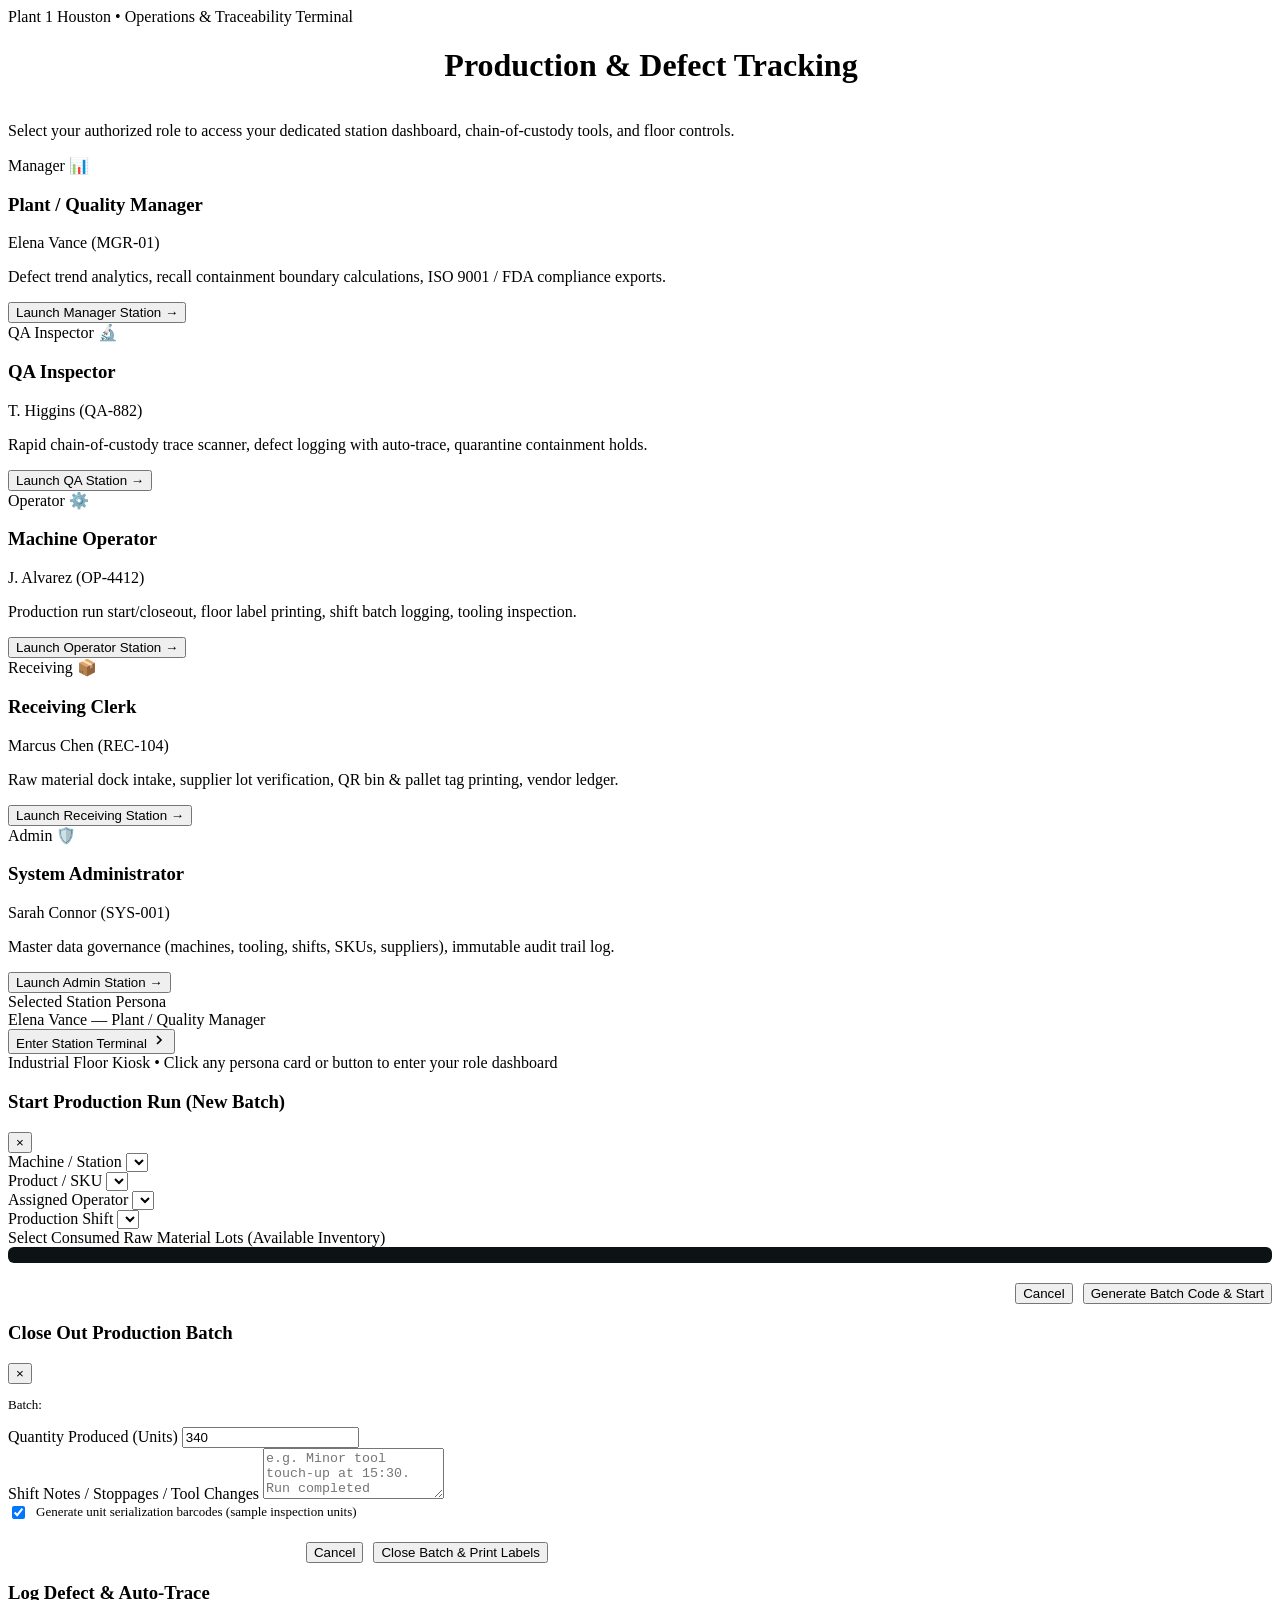
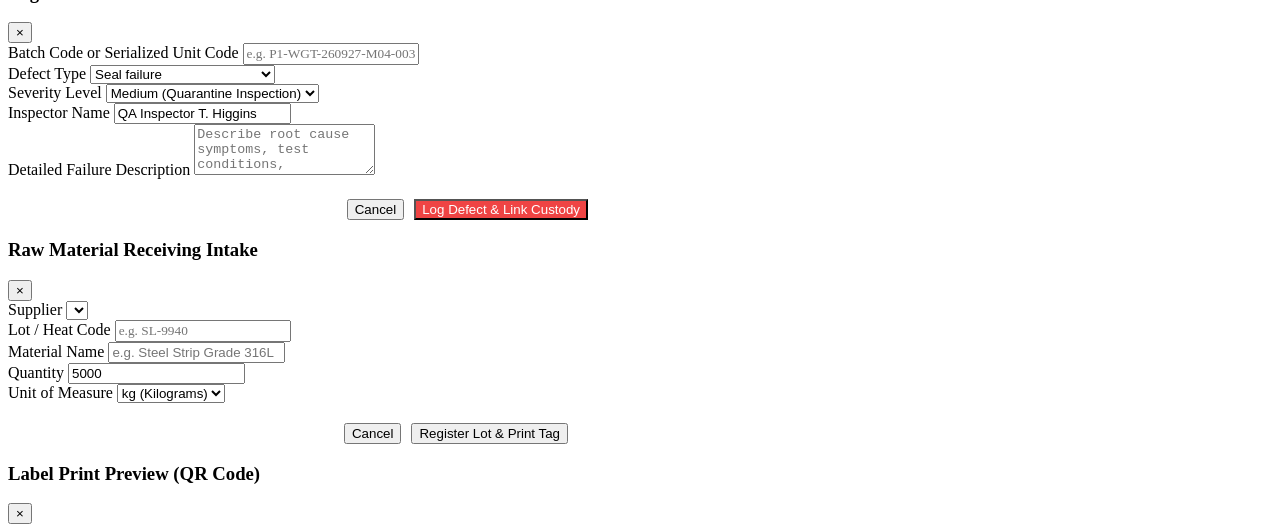
==== commit 85161e35: "Rename project to Production & Defect Tracking across codebase" ====
--- a/public/index.html
+++ b/public/index.html
@@ -3,7 +3,7 @@
 <head>
   <meta charset="UTF-8">
   <meta name="viewport" content="width=device-width, initial-scale=1.0">
-  <title>TraceGuard — Manufacturing Traceability & Recall Containment System</title>
+  <title>Production &amp; Defect Tracking — Manufacturing Traceability &amp; Recall Containment System</title>
   
   <!-- Typography matching design spec: Fraunces serif, IBM Plex Sans, IBM Plex Mono -->
   <link rel="preconnect" href="https://fonts.googleapis.com">
@@ -23,7 +23,7 @@
       </div>
       <div style="display:flex;align-items:center;justify-content:center;gap:10px;margin-bottom:8px;">
         <span class="brand-dot" style="width:12px;height:12px;"></span>
-        <h1 class="login-title">TraceGuard Operations Kiosk</h1>
+        <h1 class="login-title">Production &amp; Defect Tracking</h1>
       </div>
       <p class="login-subtitle">
         Select your authorized role to access your dedicated station dashboard, chain-of-custody tools, and floor controls.
@@ -147,7 +147,7 @@
 
         <a href="#" class="brand" onclick="event.preventDefault(); App.switchTab(App.getRoleDashboardTab());">
           <span class="brand-dot"></span>
-          <span class="brand-name">TraceGuard</span>
+          <span class="brand-name">Production &amp; Defect Tracking</span>
         </a>
       </div>
 
